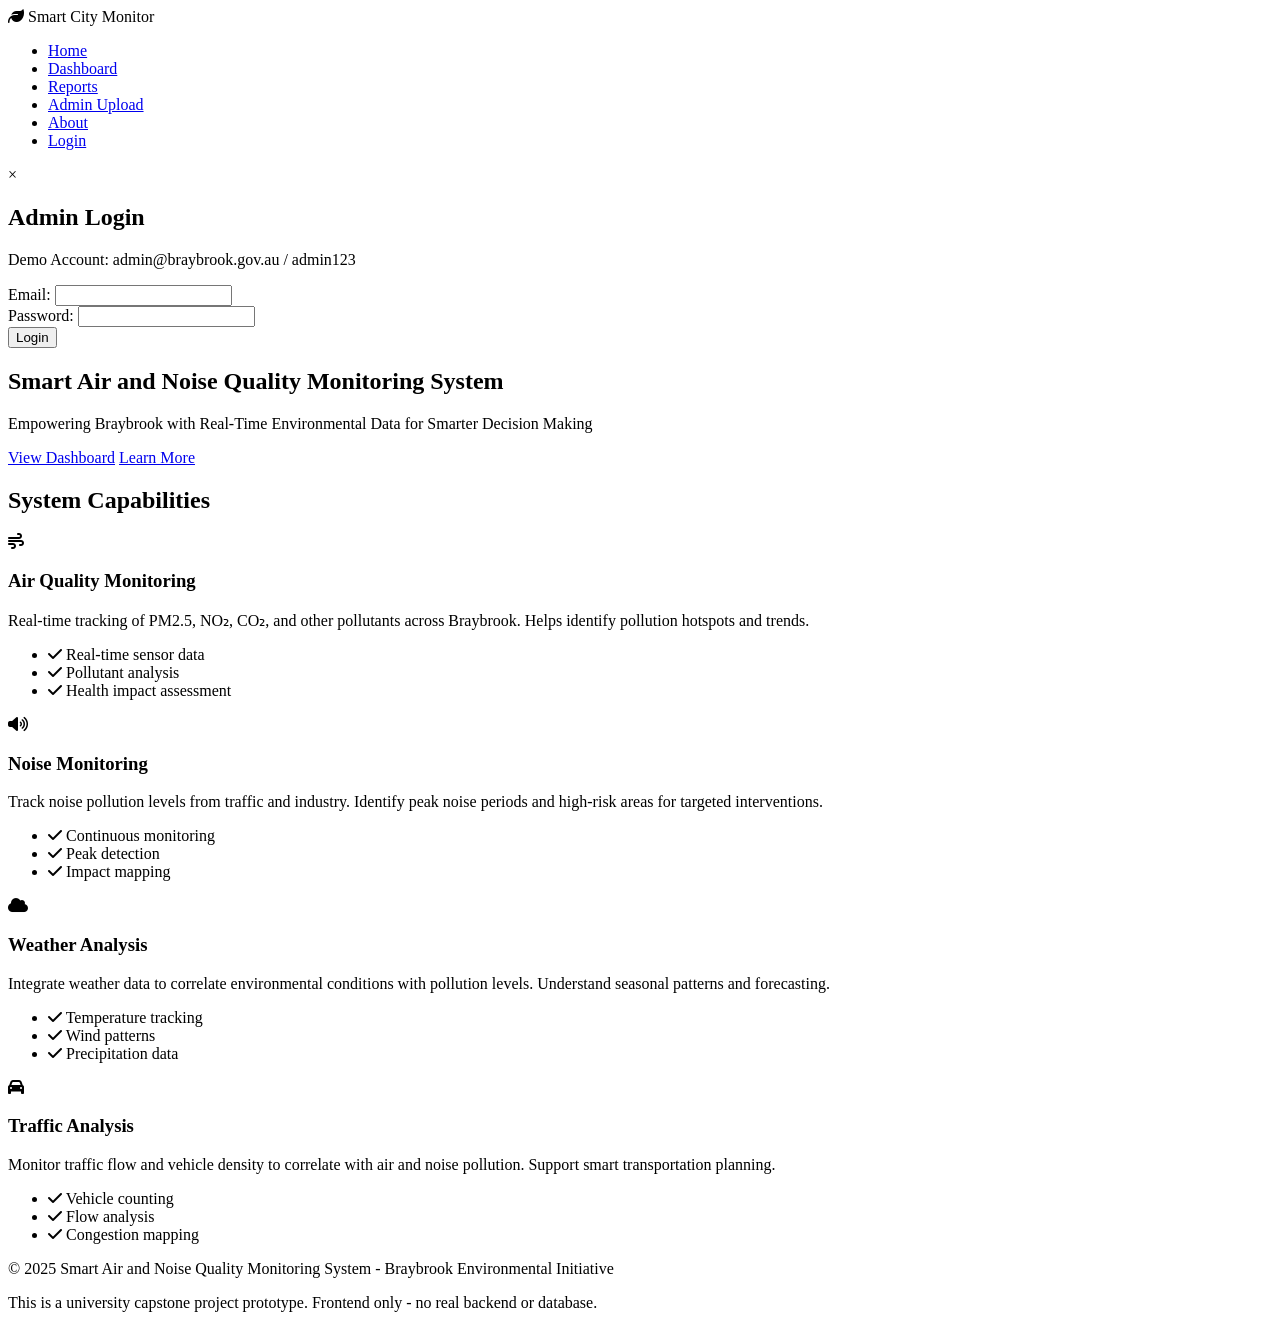
==== index.html @ 778712ca "Add files via upload" ====
<!DOCTYPE html>
<html lang="en">
<head>
    <meta charset="UTF-8">
    <meta name="viewport" content="width=device-width, initial-scale=1.0">
    <title>Smart Air and Noise Quality Monitoring System - Braybrook</title>
    <link rel="stylesheet" href="css/style.css">
    <link rel="stylesheet" href="https://cdnjs.cloudflare.com/ajax/libs/font-awesome/6.4.0/css/all.min.css">
</head>
<body>
    <!-- Navigation Bar -->
    <nav class="navbar">
        <div class="nav-container">
            <div class="nav-logo">
                <i class="fas fa-leaf"></i>
                <span>Smart City Monitor</span>
            </div>
            <ul class="nav-menu">
                <li><a href="index.html" class="nav-link active">Home</a></li>
                <li><a href="dashboard.html" class="nav-link">Dashboard</a></li>
                <li><a href="reports.html" class="nav-link">Reports</a></li>
                <li><a href="admin.html" class="nav-link">Admin Upload</a></li>
                <li><a href="about.html" class="nav-link">About</a></li>
                <li id="loginBtn"><a href="#" class="nav-link btn-login">Login</a></li>
                <li id="logoutBtn" style="display:none;"><a href="#" class="nav-link btn-login">Logout</a></li>
            </ul>
            <div class="hamburger">
                <span></span>
                <span></span>
                <span></span>
            </div>
        </div>
    </nav>

    <!-- Login Modal -->
    <div id="loginModal" class="modal">
        <div class="modal-content">
            <span class="close">&times;</span>
            <div class="login-form-container">
                <h2>Admin Login</h2>
                <p class="demo-note">Demo Account: admin@braybrook.gov.au / admin123</p>
                <form id="loginForm">
                    <div class="form-group">
                        <label for="email">Email:</label>
                        <input type="email" id="email" name="email" required>
                    </div>
                    <div class="form-group">
                        <label for="password">Password:</label>
                        <input type="password" id="password" name="password" required>
                    </div>
                    <div id="loginError" class="error-message" style="display:none;"></div>
                    <button type="submit" class="btn-primary">Login</button>
                </form>
            </div>
        </div>
    </div>

    <!-- Hero Section -->
    <section class="hero">
        <div class="hero-content">
            <h1>Smart Air and Noise Quality Monitoring System</h1>
            <p>Empowering Braybrook with Real-Time Environmental Data for Smarter Decision Making</p>
            <div class="hero-buttons">
                <a href="dashboard.html" class="btn btn-primary">View Dashboard</a>
                <a href="#about-section" class="btn btn-secondary">Learn More</a>
            </div>
        </div>
    </section>

    <!-- Overview Cards Section -->
    <section class="overview-section" id="about-section">
        <div class="container">
            <h2>System Capabilities</h2>
            <div class="cards-grid">
                <!-- Air Quality Card -->
                <div class="overview-card">
                    <div class="card-icon air-quality">
                        <i class="fas fa-wind"></i>
                    </div>
                    <h3>Air Quality Monitoring</h3>
                    <p>Real-time tracking of PM2.5, NO₂, CO₂, and other pollutants across Braybrook. Helps identify pollution hotspots and trends.</p>
                    <ul class="card-features">
                        <li><i class="fas fa-check"></i> Real-time sensor data</li>
                        <li><i class="fas fa-check"></i> Pollutant analysis</li>
                        <li><i class="fas fa-check"></i> Health impact assessment</li>
                    </ul>
                </div>

                <!-- Noise Monitoring Card -->
                <div class="overview-card">
                    <div class="card-icon noise">
                        <i class="fas fa-volume-high"></i>
                    </div>
                    <h3>Noise Monitoring</h3>
                    <p>Track noise pollution levels from traffic and industry. Identify peak noise periods and high-risk areas for targeted interventions.</p>
                    <ul class="card-features">
                        <li><i class="fas fa-check"></i> Continuous monitoring</li>
                        <li><i class="fas fa-check"></i> Peak detection</li>
                        <li><i class="fas fa-check"></i> Impact mapping</li>
                    </ul>
                </div>

                <!-- Weather Analysis Card -->
                <div class="overview-card">
                    <div class="card-icon weather">
                        <i class="fas fa-cloud"></i>
                    </div>
                    <h3>Weather Analysis</h3>
                    <p>Integrate weather data to correlate environmental conditions with pollution levels. Understand seasonal patterns and forecasting.</p>
                    <ul class="card-features">
                        <li><i class="fas fa-check"></i> Temperature tracking</li>
                        <li><i class="fas fa-check"></i> Wind patterns</li>
                        <li><i class="fas fa-check"></i> Precipitation data</li>
                    </ul>
                </div>

                <!-- Traffic Analysis Card -->
                <div class="overview-card">
                    <div class="card-icon traffic">
                        <i class="fas fa-car"></i>
                    </div>
                    <h3>Traffic Analysis</h3>
                    <p>Monitor traffic flow and vehicle density to correlate with air and noise pollution. Support smart transportation planning.</p>
                    <ul class="card-features">
                        <li><i class="fas fa-check"></i> Vehicle counting</li>
                        <li><i class="fas fa-check"></i> Flow analysis</li>
                        <li><i class="fas fa-check"></i> Congestion mapping</li>
                    </ul>
                </div>
            </div>
        </div>
    </section>

    <!-- Footer -->
    <footer class="footer">
        <div class="container">
            <p>&copy; 2025 Smart Air and Noise Quality Monitoring System - Braybrook Environmental Initiative</p>
            <p>This is a university capstone project prototype. Frontend only - no real backend or database.</p>
        </div>
    </footer>

    <script src="js/main.js"></script>
</body>
</html>
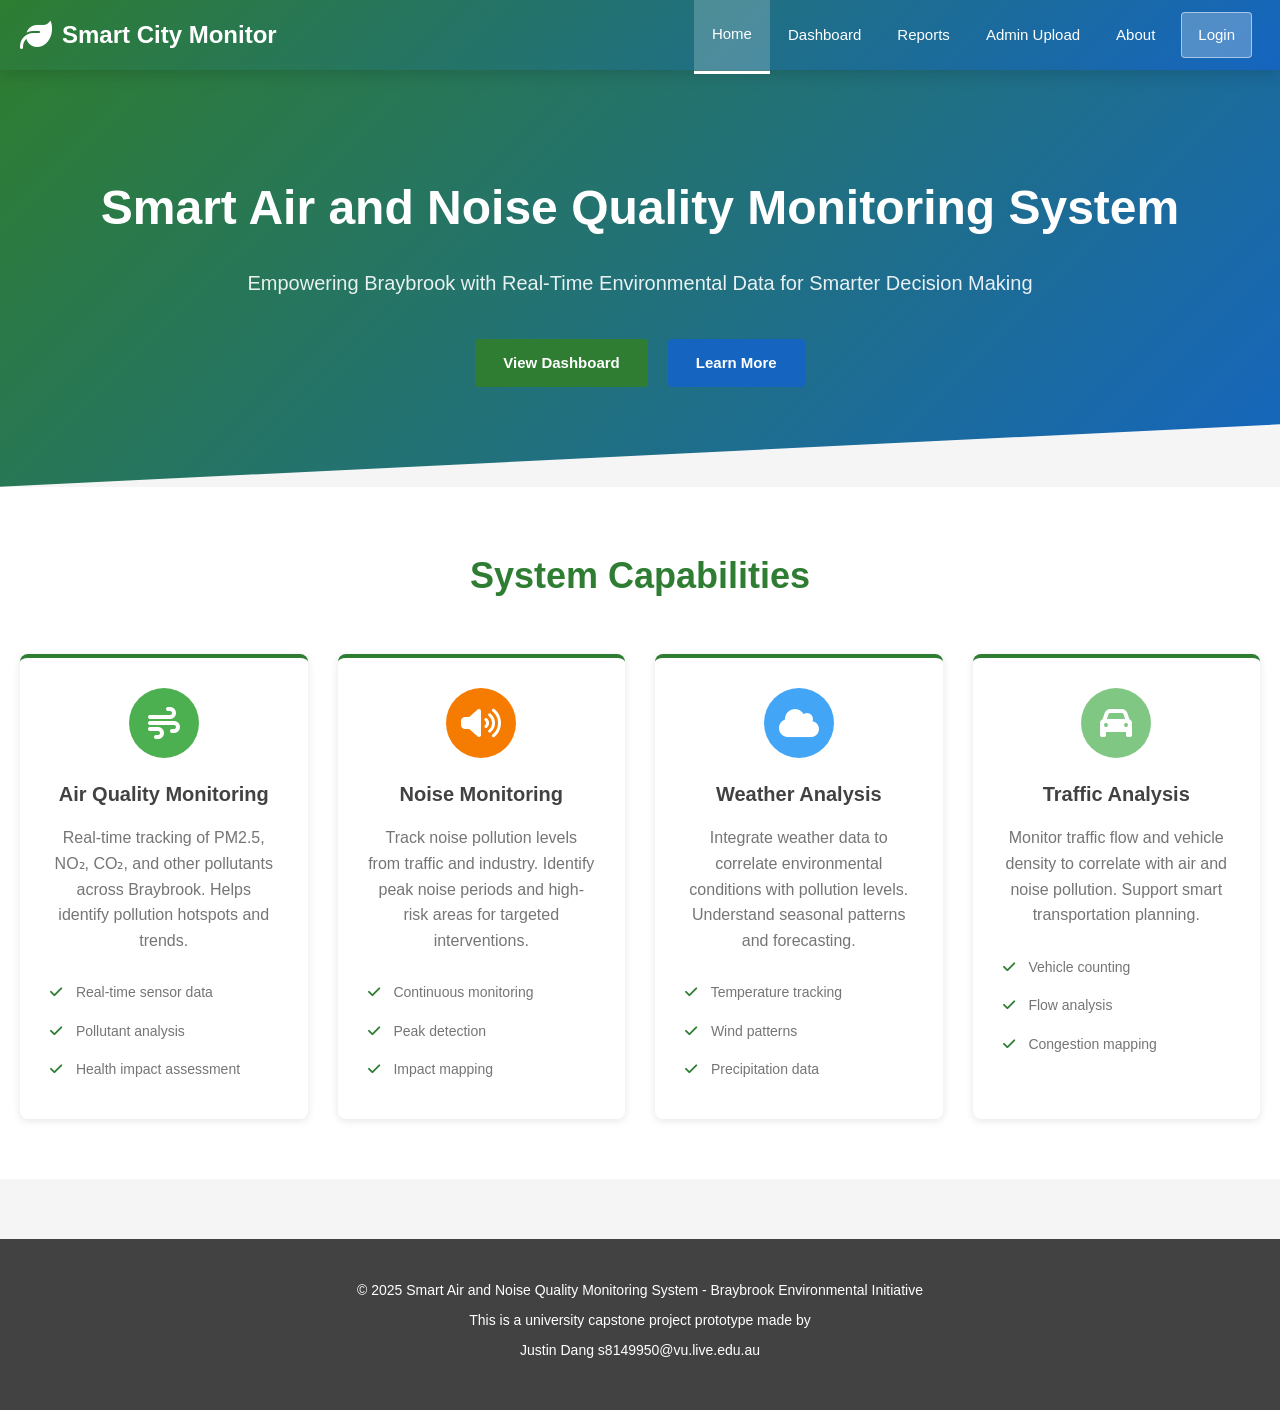
==== commit a870ad7f: "change note" ====
--- a/index.html
+++ b/index.html
@@ -135,7 +135,8 @@
     <footer class="footer">
         <div class="container">
             <p>&copy; 2025 Smart Air and Noise Quality Monitoring System - Braybrook Environmental Initiative</p>
-            <p>This is a university capstone project prototype. Frontend only - no real backend or database.</p>
+            <p>This is a university capstone project prototype made by</p>
+            <p>Justin Dang s8149950@vu.live.edu.au</p>
         </div>
     </footer>
 
--- a/css/style.css
+++ b/css/style.css
@@ -0,0 +1,1679 @@
+/* ============================================
+   SMART CITY MONITORING SYSTEM - MAIN STYLESHEET
+   Environmental Theme: Green, Blue, White, Grey
+   ============================================ */
+
+* {
+    margin: 0;
+    padding: 0;
+    box-sizing: border-box;
+}
+
+:root {
+    --primary-green: #2e7d32;
+    --light-green: #4caf50;
+    --accent-green: #81c784;
+    --primary-blue: #1565c0;
+    --light-blue: #42a5f5;
+    --accent-blue: #90caf9;
+    --dark-grey: #424242;
+    --medium-grey: #757575;
+    --light-grey: #e0e0e0;
+    --very-light-grey: #f5f5f5;
+    --white: #ffffff;
+    --danger-red: #d32f2f;
+    --warning-orange: #f57c00;
+    --success-green: #388e3c;
+    --shadow: 0 2px 8px rgba(0, 0, 0, 0.1);
+    --shadow-lg: 0 4px 16px rgba(0, 0, 0, 0.15);
+}
+
+html, body {
+    font-family: 'Segoe UI', Tahoma, Geneva, Verdana, sans-serif;
+    line-height: 1.6;
+    color: var(--dark-grey);
+    background-color: var(--very-light-grey);
+}
+
+/* ============================================
+   NAVBAR & NAVIGATION
+   ============================================ */
+
+.navbar {
+    background: linear-gradient(135deg, var(--primary-green) 0%, var(--primary-blue) 100%);
+    color: var(--white);
+    padding: 0;
+    box-shadow: var(--shadow-lg);
+    position: sticky;
+    top: 0;
+    z-index: 100;
+}
+
+.nav-container {
+    max-width: 1400px;
+    margin: 0 auto;
+    display: flex;
+    justify-content: space-between;
+    align-items: center;
+    padding: 0 20px;
+    height: 70px;
+}
+
+.nav-logo {
+    display: flex;
+    align-items: center;
+    font-size: 24px;
+    font-weight: bold;
+    gap: 10px;
+}
+
+.nav-logo i {
+    font-size: 32px;
+}
+
+.nav-menu {
+    display: flex;
+    list-style: none;
+    gap: 0;
+    align-items: center;
+}
+
+.nav-link {
+    color: var(--white);
+    padding: 25px 18px;
+    display: block;
+    text-decoration: none;
+    transition: all 0.3s ease;
+    font-size: 15px;
+    font-weight: 500;
+}
+
+.nav-link:hover,
+.nav-link.active {
+    background-color: rgba(255, 255, 255, 0.2);
+    border-bottom: 3px solid var(--white);
+}
+
+.nav-link.btn-login {
+    background-color: rgba(255, 255, 255, 0.25);
+    border-radius: 4px;
+    padding: 10px 16px;
+    margin: 0 8px;
+    border: 1px solid rgba(255, 255, 255, 0.5);
+}
+
+.nav-link.btn-login:hover {
+    background-color: rgba(255, 255, 255, 0.4);
+    border-bottom: none;
+}
+
+.hamburger {
+    display: none;
+    flex-direction: column;
+    cursor: pointer;
+}
+
+.hamburger span {
+    width: 25px;
+    height: 3px;
+    background-color: var(--white);
+    margin: 5px 0;
+    transition: 0.3s;
+    border-radius: 2px;
+}
+
+/* ============================================
+   MODAL & LOGIN
+   ============================================ */
+
+.modal {
+    display: none;
+    position: fixed;
+    z-index: 1000;
+    left: 0;
+    top: 0;
+    width: 100%;
+    height: 100%;
+    background-color: rgba(0, 0, 0, 0.6);
+    animation: fadeIn 0.3s ease;
+}
+
+@keyframes fadeIn {
+    from { opacity: 0; }
+    to { opacity: 1; }
+}
+
+.modal-content {
+    background-color: var(--white);
+    margin: 10% auto;
+    padding: 0;
+    width: 90%;
+    max-width: 450px;
+    border-radius: 8px;
+    box-shadow: var(--shadow-lg);
+    animation: slideDown 0.3s ease;
+}
+
+@keyframes slideDown {
+    from {
+        transform: translateY(-50px);
+        opacity: 0;
+    }
+    to {
+        transform: translateY(0);
+        opacity: 1;
+    }
+}
+
+.close {
+    color: #aaa;
+    float: right;
+    font-size: 28px;
+    font-weight: bold;
+    padding: 10px 20px;
+    cursor: pointer;
+    transition: 0.3s;
+}
+
+.close:hover {
+    color: var(--dark-grey);
+}
+
+.login-form-container {
+    padding: 40px;
+}
+
+.login-form-container h2 {
+    color: var(--primary-green);
+    margin-bottom: 10px;
+    font-size: 28px;
+}
+
+.demo-note {
+    color: var(--medium-grey);
+    font-size: 13px;
+    margin-bottom: 25px;
+    background-color: #f0f7f4;
+    padding: 10px 12px;
+    border-left: 3px solid var(--primary-green);
+    border-radius: 4px;
+}
+
+.form-group {
+    margin-bottom: 20px;
+}
+
+.form-group label {
+    display: block;
+    margin-bottom: 8px;
+    font-weight: 600;
+    color: var(--dark-grey);
+}
+
+.form-group input {
+    width: 100%;
+    padding: 12px;
+    border: 1px solid var(--light-grey);
+    border-radius: 4px;
+    font-size: 14px;
+    transition: 0.3s;
+}
+
+.form-group input:focus {
+    outline: none;
+    border-color: var(--primary-green);
+    box-shadow: 0 0 0 3px rgba(46, 125, 50, 0.1);
+}
+
+.error-message {
+    color: var(--danger-red);
+    font-size: 14px;
+    margin-bottom: 15px;
+    padding: 12px;
+    background-color: #ffebee;
+    border-radius: 4px;
+    border-left: 3px solid var(--danger-red);
+}
+
+/* ============================================
+   BUTTONS
+   ============================================ */
+
+.btn {
+    display: inline-block;
+    padding: 12px 28px;
+    text-decoration: none;
+    border-radius: 4px;
+    font-weight: 600;
+    transition: all 0.3s ease;
+    cursor: pointer;
+    border: none;
+    font-size: 15px;
+}
+
+.btn-primary {
+    background-color: var(--primary-green);
+    color: var(--white);
+}
+
+.btn-primary:hover {
+    background-color: var(--success-green);
+    transform: translateY(-2px);
+    box-shadow: var(--shadow-lg);
+}
+
+.btn-secondary {
+    background-color: var(--primary-blue);
+    color: var(--white);
+}
+
+.btn-secondary:hover {
+    background-color: #0d47a1;
+    transform: translateY(-2px);
+    box-shadow: var(--shadow-lg);
+}
+
+/* ============================================
+   CONTAINER & LAYOUT
+   ============================================ */
+
+.container {
+    max-width: 1400px;
+    margin: 0 auto;
+    padding: 0 20px;
+}
+
+.main-content {
+    min-height: calc(100vh - 70px - 100px);
+    padding: 40px 0;
+}
+
+/* ============================================
+   HERO SECTION
+   ============================================ */
+
+.hero {
+    background: linear-gradient(135deg, var(--primary-green) 0%, var(--primary-blue) 100%);
+    color: var(--white);
+    padding: 100px 20px;
+    text-align: center;
+    clip-path: polygon(0 0, 100% 0, 100% 85%, 0 100%);
+}
+
+.hero-content h1 {
+    font-size: 48px;
+    margin-bottom: 20px;
+    font-weight: 700;
+}
+
+.hero-content p {
+    font-size: 20px;
+    margin-bottom: 40px;
+    opacity: 0.9;
+}
+
+.hero-buttons {
+    display: flex;
+    gap: 20px;
+    justify-content: center;
+    flex-wrap: wrap;
+}
+
+/* ============================================
+   OVERVIEW SECTION & CARDS
+   ============================================ */
+
+.overview-section {
+    padding: 60px 0;
+    background-color: var(--white);
+}
+
+.overview-section h2 {
+    text-align: center;
+    color: var(--primary-green);
+    margin-bottom: 50px;
+    font-size: 36px;
+    font-weight: 700;
+}
+
+.cards-grid {
+    display: grid;
+    grid-template-columns: repeat(auto-fit, minmax(280px, 1fr));
+    gap: 30px;
+}
+
+.overview-card {
+    background: var(--white);
+    border-radius: 8px;
+    padding: 30px;
+    text-align: center;
+    box-shadow: var(--shadow);
+    transition: all 0.3s ease;
+    border-top: 4px solid var(--primary-green);
+}
+
+.overview-card:hover {
+    transform: translateY(-8px);
+    box-shadow: var(--shadow-lg);
+}
+
+.card-icon {
+    width: 70px;
+    height: 70px;
+    margin: 0 auto 20px;
+    border-radius: 50%;
+    display: flex;
+    align-items: center;
+    justify-content: center;
+    font-size: 32px;
+    color: var(--white);
+}
+
+.card-icon.air-quality {
+    background-color: var(--light-green);
+}
+
+.card-icon.noise {
+    background-color: var(--warning-orange);
+}
+
+.card-icon.weather {
+    background-color: var(--light-blue);
+}
+
+.card-icon.traffic {
+    background-color: var(--accent-green);
+}
+
+.overview-card h3 {
+    font-size: 20px;
+    margin-bottom: 15px;
+    color: var(--dark-grey);
+}
+
+.overview-card p {
+    color: var(--medium-grey);
+    margin-bottom: 20px;
+    line-height: 1.6;
+}
+
+.card-features {
+    list-style: none;
+    text-align: left;
+}
+
+.card-features li {
+    padding: 8px 0;
+    color: var(--medium-grey);
+    font-size: 14px;
+}
+
+.card-features i {
+    color: var(--primary-green);
+    margin-right: 10px;
+}
+
+/* ============================================
+   DASHBOARD SECTION
+   ============================================ */
+
+.main-content h1 {
+    color: var(--primary-green);
+    margin-bottom: 30px;
+    font-size: 32px;
+    font-weight: 700;
+}
+
+.filter-section {
+    display: flex;
+    gap: 20px;
+    margin-bottom: 30px;
+    flex-wrap: wrap;
+    background-color: var(--white);
+    padding: 20px;
+    border-radius: 8px;
+    box-shadow: var(--shadow);
+    align-items: flex-end;
+}
+
+.filter-group {
+    flex: 1;
+    min-width: 180px;
+}
+
+.filter-group label {
+    display: block;
+    margin-bottom: 8px;
+    font-weight: 600;
+    color: var(--dark-grey);
+    font-size: 14px;
+}
+
+.filter-group select,
+.filter-group input {
+    width: 100%;
+    padding: 10px;
+    border: 1px solid var(--light-grey);
+    border-radius: 4px;
+    font-size: 14px;
+}
+
+.filter-group select:focus,
+.filter-group input:focus {
+    outline: none;
+    border-color: var(--primary-green);
+    box-shadow: 0 0 0 3px rgba(46, 125, 50, 0.1);
+}
+
+/* ============================================
+   NOTIFICATIONS SECTION
+   ============================================ */
+
+.notifications-section {
+    margin-bottom: 30px;
+}
+
+.notification {
+    padding: 16px;
+    border-radius: 4px;
+    margin-bottom: 12px;
+    display: flex;
+    gap: 12px;
+    align-items: flex-start;
+}
+
+.notification-icon {
+    font-size: 20px;
+    flex-shrink: 0;
+}
+
+.notification.warning {
+    background-color: #fff3e0;
+    border-left: 4px solid var(--warning-orange);
+    color: var(--dark-grey);
+}
+
+.notification.warning .notification-icon {
+    color: var(--warning-orange);
+}
+
+.notification.error {
+    background-color: #ffebee;
+    border-left: 4px solid var(--danger-red);
+    color: var(--dark-grey);
+}
+
+.notification.error .notification-icon {
+    color: var(--danger-red);
+}
+
+.notification-title {
+    font-weight: 600;
+    margin-bottom: 4px;
+}
+
+/* ============================================
+   STATISTICS CARDS
+   ============================================ */
+
+.stats-grid {
+    display: grid;
+    grid-template-columns: repeat(auto-fit, minmax(250px, 1fr));
+    gap: 20px;
+    margin-bottom: 40px;
+}
+
+.stat-card {
+    background: var(--white);
+    border-radius: 8px;
+    padding: 25px;
+    box-shadow: var(--shadow);
+    transition: all 0.3s ease;
+    border-left: 5px solid var(--primary-green);
+}
+
+.stat-card:hover {
+    transform: translateY(-4px);
+    box-shadow: var(--shadow-lg);
+}
+
+.stat-card.noise {
+    border-left-color: var(--warning-orange);
+}
+
+.stat-header {
+    display: flex;
+    justify-content: space-between;
+    align-items: center;
+    margin-bottom: 15px;
+}
+
+.stat-header h3 {
+    font-size: 14px;
+    color: var(--medium-grey);
+    font-weight: 600;
+}
+
+.stat-header i {
+    font-size: 24px;
+    color: var(--primary-green);
+}
+
+.stat-card.noise .stat-header i {
+    color: var(--warning-orange);
+}
+
+.stat-value {
+    font-size: 36px;
+    font-weight: 700;
+    color: var(--primary-green);
+    margin-bottom: 5px;
+}
+
+.stat-unit {
+    font-size: 13px;
+    color: var(--medium-grey);
+    margin-bottom: 10px;
+}
+
+.stat-status {
+    display: inline-block;
+    padding: 4px 12px;
+    border-radius: 20px;
+    font-size: 12px;
+    font-weight: 600;
+    margin-bottom: 10px;
+}
+
+.stat-status {
+    background-color: #fff3e0;
+    color: #e65100;
+}
+
+.stat-trend {
+    font-size: 13px;
+    color: var(--medium-grey);
+}
+
+.stat-trend i {
+    color: #f44336;
+    margin-right: 4px;
+}
+
+/* ============================================
+   CHARTS SECTION
+   ============================================ */
+
+.charts-container {
+    margin-bottom: 40px;
+}
+
+.chart-wrapper {
+    background: var(--white);
+    border-radius: 8px;
+    padding: 25px;
+    box-shadow: var(--shadow);
+    margin-bottom: 25px;
+}
+
+.chart-wrapper h2 {
+    color: var(--dark-grey);
+    margin-bottom: 20px;
+    font-size: 18px;
+    font-weight: 600;
+}
+
+.chart-wrapper.full-width {
+    grid-column: 1 / -1;
+}
+
+.chart-wrapper canvas {
+    max-height: 350px;
+}
+
+/* ============================================
+   DATA TABLES
+   ============================================ */
+
+.table-section {
+    background-color: var(--white);
+    border-radius: 8px;
+    padding: 25px;
+    box-shadow: var(--shadow);
+    margin-bottom: 40px;
+}
+
+.table-section h2 {
+    color: var(--dark-grey);
+    margin-bottom: 20px;
+    font-size: 18px;
+    font-weight: 600;
+}
+
+.table-wrapper {
+    overflow-x: auto;
+}
+
+.data-table {
+    width: 100%;
+    border-collapse: collapse;
+    font-size: 14px;
+}
+
+.data-table thead {
+    background-color: var(--very-light-grey);
+    border-bottom: 2px solid var(--light-grey);
+}
+
+.data-table th {
+    padding: 15px;
+    text-align: left;
+    font-weight: 600;
+    color: var(--dark-grey);
+}
+
+.data-table td {
+    padding: 15px;
+    border-bottom: 1px solid var(--light-grey);
+}
+
+.data-table tbody tr:hover {
+    background-color: var(--very-light-grey);
+}
+
+.status-badge {
+    display: inline-block;
+    padding: 6px 12px;
+    border-radius: 20px;
+    font-size: 12px;
+    font-weight: 600;
+}
+
+.status-badge.status-good {
+    background-color: #e8f5e9;
+    color: #2e7d32;
+}
+
+.status-badge.status-moderate {
+    background-color: #fff3e0;
+    color: #e65100;
+}
+
+.status-badge.status-high {
+    background-color: #ffebee;
+    color: #c62828;
+}
+
+.status-badge.status-uploaded {
+    background-color: #e8f5e9;
+    color: #2e7d32;
+}
+
+/* ============================================
+   REPORT SECTION
+   ============================================ */
+
+.report-section {
+    background-color: var(--white);
+    border-radius: 8px;
+    padding: 25px;
+    box-shadow: var(--shadow);
+    margin-bottom: 40px;
+}
+
+.report-section h2 {
+    color: var(--dark-grey);
+    margin-bottom: 20px;
+}
+
+.report-controls {
+    display: flex;
+    gap: 20px;
+    flex-wrap: wrap;
+    align-items: flex-end;
+}
+
+.control-group {
+    flex: 1;
+    min-width: 150px;
+}
+
+.control-group label {
+    display: block;
+    margin-bottom: 8px;
+    font-weight: 600;
+    color: var(--dark-grey);
+    font-size: 14px;
+}
+
+.control-group select,
+.control-group input {
+    width: 100%;
+    padding: 10px;
+    border: 1px solid var(--light-grey);
+    border-radius: 4px;
+    font-size: 14px;
+}
+
+.report-summary {
+    margin-top: 40px;
+}
+
+.report-summary h2 {
+    color: var(--primary-green);
+    margin-bottom: 30px;
+    font-size: 24px;
+}
+
+.report-card {
+    background-color: var(--white);
+    border-radius: 8px;
+    box-shadow: var(--shadow);
+    margin-bottom: 25px;
+    overflow: hidden;
+}
+
+.card-header {
+    background-color: var(--very-light-grey);
+    padding: 20px;
+    border-left: 4px solid var(--primary-green);
+}
+
+.card-header h3 {
+    color: var(--dark-grey);
+    font-size: 16px;
+    margin: 0;
+}
+
+.card-header i {
+    margin-right: 10px;
+    color: var(--primary-green);
+}
+
+.card-body {
+    padding: 20px;
+}
+
+.card-body ul {
+    list-style: none;
+}
+
+.card-body li {
+    padding: 10px 0;
+    border-bottom: 1px solid var(--light-grey);
+    color: var(--medium-grey);
+}
+
+.card-body li:last-child {
+    border-bottom: none;
+}
+
+.report-table {
+    width: 100%;
+    border-collapse: collapse;
+}
+
+.report-table thead {
+    background-color: var(--very-light-grey);
+}
+
+.report-table th,
+.report-table td {
+    padding: 12px;
+    text-align: left;
+    border-bottom: 1px solid var(--light-grey);
+    font-size: 14px;
+}
+
+.report-table th {
+    font-weight: 600;
+    color: var(--dark-grey);
+}
+
+.export-buttons {
+    display: flex;
+    gap: 15px;
+    margin-top: 30px;
+    flex-wrap: wrap;
+}
+
+.export-buttons .btn {
+    display: flex;
+    align-items: center;
+    gap: 8px;
+}
+
+/* ============================================
+   ADMIN UPLOAD SECTION
+   ============================================ */
+
+.admin-section {
+    background-color: var(--white);
+    border-radius: 8px;
+    padding: 25px;
+    box-shadow: var(--shadow);
+    margin-bottom: 40px;
+}
+
+.admin-section h2 {
+    color: var(--dark-grey);
+    margin-bottom: 20px;
+}
+
+.upload-card {
+    border: 2px dashed var(--light-grey);
+    border-radius: 8px;
+    padding: 20px;
+    background-color: var(--very-light-grey);
+}
+
+.upload-form {
+    display: flex;
+    flex-direction: column;
+    gap: 20px;
+}
+
+.file-input-wrapper {
+    position: relative;
+    margin-bottom: 10px;
+}
+
+.file-input-wrapper input {
+    display: none;
+}
+
+.file-label {
+    display: flex;
+    align-items: center;
+    justify-content: center;
+    flex-direction: column;
+    gap: 10px;
+    padding: 40px;
+    border: 2px dashed var(--light-grey);
+    border-radius: 8px;
+    background-color: var(--white);
+    cursor: pointer;
+    transition: all 0.3s ease;
+    text-align: center;
+    color: var(--medium-grey);
+}
+
+.file-label:hover {
+    border-color: var(--primary-green);
+    background-color: #f0f7f4;
+}
+
+.file-label i {
+    font-size: 32px;
+    color: var(--primary-green);
+}
+
+.file-label span {
+    font-weight: 500;
+}
+
+.file-hint {
+    font-size: 12px;
+    color: var(--medium-grey);
+}
+
+.form-actions {
+    display: flex;
+    gap: 15px;
+    flex-wrap: wrap;
+}
+
+.form-actions .btn {
+    display: flex;
+    align-items: center;
+    gap: 8px;
+}
+
+.validation-section {
+    background-color: var(--white);
+    border-radius: 8px;
+    padding: 25px;
+    box-shadow: var(--shadow);
+    margin-bottom: 40px;
+}
+
+.validation-card {
+    border-radius: 8px;
+    padding: 20px;
+}
+
+.validation-card.success {
+    background-color: #e8f5e9;
+    border-left: 4px solid var(--success-green);
+    color: var(--dark-grey);
+}
+
+.validation-card.warning {
+    background-color: #fff3e0;
+    border-left: 4px solid var(--warning-orange);
+    color: var(--dark-grey);
+}
+
+.validation-summary {
+    margin-bottom: 15px;
+}
+
+.validation-summary p {
+    margin: 8px 0;
+    font-size: 14px;
+}
+
+.validation-issues {
+    margin-top: 15px;
+    padding-top: 15px;
+    border-top: 1px solid rgba(0, 0, 0, 0.1);
+}
+
+.validation-issues h4 {
+    margin-bottom: 10px;
+    font-size: 14px;
+    font-weight: 600;
+}
+
+.validation-issues ul {
+    list-style: none;
+    padding-left: 0;
+}
+
+.validation-issues li {
+    padding: 6px 0;
+    padding-left: 20px;
+    position: relative;
+    font-size: 13px;
+}
+
+.validation-issues li:before {
+    content: "⚠";
+    position: absolute;
+    left: 0;
+}
+
+.results-section {
+    background-color: var(--white);
+    border-radius: 8px;
+    padding: 25px;
+    box-shadow: var(--shadow);
+    margin-bottom: 40px;
+}
+
+.results-section h2 {
+    color: var(--dark-grey);
+    margin-bottom: 20px;
+}
+
+/* ============================================
+   INSTRUCTIONS SECTION
+   ============================================ */
+
+.instructions-section {
+    margin-bottom: 40px;
+}
+
+.instructions-section h2 {
+    color: var(--primary-green);
+    margin-bottom: 30px;
+    font-size: 24px;
+}
+
+.instruction-card {
+    background-color: var(--white);
+    border-radius: 8px;
+    padding: 25px;
+    box-shadow: var(--shadow);
+    margin-bottom: 20px;
+}
+
+.instruction-card h3 {
+    color: var(--dark-grey);
+    margin-bottom: 15px;
+    font-size: 16px;
+}
+
+.instruction-card ul {
+    list-style: none;
+    padding: 0;
+}
+
+.instruction-card li {
+    padding: 8px 0 8px 25px;
+    position: relative;
+    color: var(--medium-grey);
+    font-size: 14px;
+}
+
+.instruction-card li:before {
+    content: "→";
+    position: absolute;
+    left: 5px;
+    color: var(--primary-green);
+    font-weight: bold;
+}
+
+.instruction-card code {
+    background-color: var(--very-light-grey);
+    padding: 2px 6px;
+    border-radius: 3px;
+    font-family: 'Courier New', monospace;
+    font-size: 13px;
+    color: var(--dark-grey);
+}
+
+/* ============================================
+   API NOTES
+   ============================================ */
+
+.api-notes {
+    background-color: #e3f2fd;
+    border-left: 4px solid var(--primary-blue);
+    border-radius: 8px;
+    padding: 20px;
+    margin-bottom: 40px;
+}
+
+.api-notes h3 {
+    color: var(--primary-blue);
+    margin-bottom: 10px;
+    font-size: 16px;
+}
+
+.api-notes p {
+    color: var(--dark-grey);
+    margin-bottom: 10px;
+    font-size: 14px;
+}
+
+.api-notes ul {
+    list-style: none;
+    padding: 0;
+}
+
+.api-notes li {
+    padding: 6px 0 6px 25px;
+    position: relative;
+    color: var(--dark-grey);
+    font-size: 14px;
+}
+
+.api-notes li:before {
+    content: "▸";
+    position: absolute;
+    left: 0;
+    color: var(--primary-blue);
+    font-weight: bold;
+}
+
+.api-notes code {
+    background-color: rgba(21, 101, 192, 0.1);
+    padding: 2px 6px;
+    border-radius: 3px;
+    font-family: 'Courier New', monospace;
+    font-size: 13px;
+    color: var(--primary-blue);
+}
+
+.help-section {
+    background-color: var(--very-light-grey);
+    border-radius: 8px;
+    padding: 20px;
+    margin-bottom: 40px;
+    border-left: 4px solid var(--primary-green);
+}
+
+.help-section p {
+    color: var(--dark-grey);
+    font-size: 14px;
+}
+
+/* ============================================
+   ABOUT PAGE SECTIONS
+   ============================================ */
+
+.about-section {
+    background-color: var(--white);
+    border-radius: 8px;
+    padding: 30px;
+    box-shadow: var(--shadow);
+    margin-bottom: 30px;
+}
+
+.about-section h2 {
+    color: var(--primary-green);
+    margin-bottom: 20px;
+    font-size: 24px;
+}
+
+.about-section h2 i {
+    margin-right: 10px;
+}
+
+.about-content p {
+    color: var(--medium-grey);
+    margin-bottom: 15px;
+    line-height: 1.8;
+}
+
+.about-content ul {
+    margin-left: 20px;
+    color: var(--medium-grey);
+}
+
+.about-content ul li {
+    margin-bottom: 10px;
+    line-height: 1.6;
+}
+
+.goal-cards {
+    display: grid;
+    grid-template-columns: repeat(auto-fit, minmax(250px, 1fr));
+    gap: 20px;
+    margin-top: 25px;
+}
+
+.goal-card {
+    background-color: var(--very-light-grey);
+    padding: 20px;
+    border-radius: 6px;
+    border-left: 4px solid var(--primary-green);
+}
+
+.goal-card h3 {
+    color: var(--dark-grey);
+    margin-bottom: 10px;
+    font-size: 16px;
+}
+
+.goal-card h3 i {
+    color: var(--primary-green);
+    margin-right: 8px;
+}
+
+.goal-card p {
+    color: var(--medium-grey);
+    font-size: 14px;
+    margin: 0;
+}
+
+.challenges-grid {
+    display: grid;
+    grid-template-columns: repeat(auto-fit, minmax(220px, 1fr));
+    gap: 20px;
+    margin-top: 25px;
+}
+
+.challenge-item {
+    background-color: var(--very-light-grey);
+    padding: 20px;
+    border-radius: 6px;
+    border-top: 3px solid var(--warning-orange);
+}
+
+.challenge-item h4 {
+    color: var(--dark-grey);
+    margin-bottom: 10px;
+    font-size: 16px;
+}
+
+.challenge-item h4 i {
+    color: var(--warning-orange);
+    margin-right: 8px;
+}
+
+.challenge-item p {
+    color: var(--medium-grey);
+    font-size: 14px;
+    margin: 0;
+}
+
+.smart-city-principles {
+    display: grid;
+    grid-template-columns: repeat(auto-fit, minmax(280px, 1fr));
+    gap: 25px;
+    margin-top: 25px;
+}
+
+.principle {
+    background: linear-gradient(135deg, rgba(46, 125, 50, 0.05), rgba(21, 101, 192, 0.05));
+    padding: 25px;
+    border-radius: 6px;
+    border-left: 4px solid var(--primary-green);
+}
+
+.principle h4 {
+    color: var(--dark-grey);
+    margin-bottom: 10px;
+    font-size: 16px;
+    font-weight: 600;
+}
+
+.principle p {
+    color: var(--medium-grey);
+    font-size: 14px;
+    margin: 0;
+    line-height: 1.6;
+}
+
+.importance-cards {
+    display: grid;
+    grid-template-columns: repeat(auto-fit, minmax(300px, 1fr));
+    gap: 25px;
+    margin-top: 25px;
+}
+
+.importance-card {
+    background-color: var(--very-light-grey);
+    padding: 25px;
+    border-radius: 6px;
+    border-left: 4px solid var(--primary-blue);
+}
+
+.importance-card h3 {
+    color: var(--dark-grey);
+    margin-bottom: 12px;
+    font-size: 16px;
+}
+
+.importance-card p {
+    color: var(--medium-grey);
+    font-size: 14px;
+    margin-bottom: 10px;
+    line-height: 1.6;
+}
+
+.importance-card p:last-child {
+    margin-bottom: 0;
+}
+
+.tech-list {
+    margin-left: 20px;
+    color: var(--medium-grey);
+}
+
+.tech-list li {
+    margin-bottom: 10px;
+    line-height: 1.6;
+    font-size: 14px;
+}
+
+.tech-list strong {
+    color: var(--dark-grey);
+}
+
+.contact-info {
+    background-color: var(--very-light-grey);
+    padding: 20px;
+    border-radius: 6px;
+    margin-top: 20px;
+}
+
+.contact-info p {
+    margin-bottom: 10px;
+    color: var(--dark-grey);
+    font-size: 14px;
+}
+
+.contact-info a {
+    color: var(--primary-green);
+    text-decoration: none;
+}
+
+.contact-info a:hover {
+    text-decoration: underline;
+}
+
+/* ============================================
+   FOOTER
+   ============================================ */
+
+.footer {
+    background-color: var(--dark-grey);
+    color: var(--white);
+    text-align: center;
+    padding: 40px 20px;
+    margin-top: 60px;
+    font-size: 14px;
+}
+
+.footer p {
+    margin-bottom: 8px;
+}
+
+/* ============================================
+   RESPONSIVE DESIGN
+   ============================================ */
+
+@media (max-width: 768px) {
+    .hamburger {
+        display: flex;
+    }
+
+    .nav-menu {
+        position: fixed;
+        left: -100%;
+        top: 70px;
+        flex-direction: column;
+        background-color: var(--primary-green);
+        width: 100%;
+        text-align: center;
+        transition: 0.3s;
+        gap: 0;
+    }
+
+    .nav-menu.active {
+        left: 0;
+    }
+
+    .nav-link {
+        padding: 15px 0;
+    }
+
+    .hero-content h1 {
+        font-size: 32px;
+    }
+
+    .hero-content p {
+        font-size: 16px;
+    }
+
+    .hero-buttons {
+        flex-direction: column;
+        align-items: center;
+    }
+
+    .stats-grid {
+        grid-template-columns: 1fr;
+    }
+
+    .filter-section {
+        flex-direction: column;
+    }
+
+    .filter-group {
+        width: 100%;
+    }
+
+    .chart-wrapper canvas {
+        max-height: 250px;
+    }
+
+    .table-wrapper {
+        overflow-x: auto;
+    }
+
+    .data-table {
+        font-size: 12px;
+    }
+
+    .data-table th,
+    .data-table td {
+        padding: 10px;
+    }
+
+    .report-controls {
+        flex-direction: column;
+    }
+
+    .control-group {
+        width: 100%;
+    }
+
+    .upload-form {
+        gap: 15px;
+    }
+
+    .file-label {
+        padding: 30px;
+    }
+
+    .form-actions {
+        flex-direction: column;
+    }
+
+    .form-actions .btn {
+        width: 100%;
+        justify-content: center;
+    }
+
+    .export-buttons {
+        flex-direction: column;
+    }
+
+    .export-buttons .btn {
+        width: 100%;
+        justify-content: center;
+    }
+
+    .goal-cards,
+    .challenges-grid,
+    .smart-city-principles,
+    .importance-cards {
+        grid-template-columns: 1fr;
+    }
+}
+
+@media (max-width: 480px) {
+    .container {
+        padding: 0 10px;
+    }
+
+    .hero {
+        padding: 60px 10px;
+    }
+
+    .hero-content h1 {
+        font-size: 24px;
+    }
+
+    .hero-content p {
+        font-size: 14px;
+        margin-bottom: 20px;
+    }
+
+    .main-content h1 {
+        font-size: 24px;
+    }
+
+    .overview-section h2 {
+        font-size: 24px;
+    }
+
+    .cards-grid {
+        gap: 15px;
+    }
+
+    .overview-card {
+        padding: 20px;
+    }
+
+    .data-table {
+        font-size: 11px;
+    }
+
+    .data-table th,
+    .data-table td {
+        padding: 8px;
+    }
+
+    .modal-content {
+        width: 95%;
+        margin: 30% auto;
+    }
+
+    .login-form-container {
+        padding: 25px;
+    }
+}
+
+.collapse-section { margin-bottom: 25px; }
+        .collapse-summary {
+            cursor: pointer; background: #fff; border-radius: 8px;
+            padding: 16px 20px; box-shadow: 0 1px 3px rgba(0,0,0,0.08);
+            font-size: 17px; font-weight: 600; color: #2e7d32;
+            list-style: none; display: flex; align-items: center; gap: 10px;
+            user-select: none;
+        }
+        .collapse-summary::-webkit-details-marker { display: none; }
+        .collapse-summary::before {
+            content: '\f078'; font-family: 'Font Awesome 6 Free'; font-weight: 900;
+            font-size: 13px; transition: transform 0.2s;
+        }
+        details[open] > .collapse-summary::before { transform: rotate(180deg); }
+        .collapse-summary:hover { background: #f0f7f4; }
+        .collapse-hint { font-size: 12px; color: #999; font-weight: 400; margin-left: auto; }
+        .collapse-section > .charts-container,
+        .collapse-section > #forecastCharts { margin-top: 16px; }
+
+/* ============================================
+   DASHBOARD — moved from inline <style> in dashboard.html
+   ============================================ */
+
+.loading-spinner { display:inline-block; width:20px; height:20px; border:3px solid #f3f3f3; border-top:3px solid #2e7d32; border-radius:50%; animation:spin 1s linear infinite; margin-right:10px; }
+@keyframes spin { 0%{transform:rotate(0deg);} 100%{transform:rotate(360deg);} }
+.data-loading, .data-error { display:none; padding:20px; border-radius:4px; margin-bottom:20px; }
+.data-loading { background:#e3f2fd; text-align:center; }
+.data-error { background:#ffebee; border-left:4px solid #d32f2f; color:#c62828; }
+.show { display:block !important; }
+.control-pills { display:flex; gap:8px; flex-wrap:wrap; margin-bottom:10px; }
+.control-pill { padding:8px 14px; border:1px solid #ccc; background:#fff; border-radius:20px; cursor:pointer; font-size:13px; transition:all 0.2s; }
+.control-pill:hover:not(:disabled) { border-color:#2e7d32; }
+.control-pill.active { background:#2e7d32; color:#fff; border-color:#2e7d32; }
+.control-pill:disabled { opacity:0.4; cursor:not-allowed; }
+.control-label { font-weight:600; font-size:13px; color:#555; margin-bottom:6px; display:block; }
+.control-row { margin-bottom:12px; }
+.custom-dates { display:none; gap:10px; align-items:center; margin-top:8px; }
+.custom-dates.show { display:flex; flex-wrap:wrap; }
+.custom-dates input { padding:6px 10px; border:1px solid #ccc; border-radius:4px; }
+.chart-analysis { margin-top:15px; padding:12px 16px; background:#f5f7f8; border-left:3px solid #2e7d32; border-radius:4px; font-size:14px; line-height:1.5; color:#333; }
+.chart-analysis.empty { background:#fff3e0; border-left-color:#f57c00; color:#666; font-style:italic; }
+.empty-dataset { padding:40px 20px; text-align:center; background:#fafafa; border-radius:4px; color:#888; }
+
+/* Forecast section */
+.forecast-section { background:#fff; border-radius:8px; padding:24px; margin-top:30px; box-shadow:0 1px 3px rgba(0,0,0,0.08); }
+.forecast-section h2 { color:#1565c0; margin-bottom:16px; display:flex; align-items:center; gap:10px; }
+.forecast-section h2 i { color:#1565c0; }
+.forecast-intro { color:#666; font-size:14px; margin-bottom:18px; line-height:1.5; }
+.threshold-alert { padding:12px 16px; border-radius:6px; margin-bottom:10px; font-size:14px; display:flex; align-items:flex-start; gap:10px; }
+.threshold-alert.danger { background:#ffebee; border-left:4px solid #d32f2f; color:#b71c1c; }
+.threshold-alert.warning { background:#fff3e0; border-left:4px solid #f57c00; color:#e65100; }
+.threshold-alert.ok { background:#e8f5e9; border-left:4px solid #2e7d32; color:#1b5e20; }
+.forecast-summary-grid { display:grid; grid-template-columns:repeat(auto-fit,minmax(220px,1fr)); gap:14px; margin-top:18px; }
+.forecast-summary-card { background:#f5f9ff; border-radius:6px; padding:14px 16px; border-left:3px solid #1565c0; }
+.forecast-summary-card h4 { margin:0 0 6px 0; color:#1565c0; font-size:14px; }
+.forecast-summary-card .metric { font-size:13px; color:#444; line-height:1.6; }
+.forecast-summary-card .metric strong { color:#000; }
+.forecast-chart-wrapper { background:#fafbfc; border-radius:6px; padding:16px; margin-top:20px; }
+.forecast-chart-wrapper h3 { color:#333; margin-bottom:12px; font-size:16px; }
+
+/* Cause Analysis section (Stage C) */
+.cause-section { background:#fff; border-radius:8px; padding:24px; margin-top:30px; box-shadow:0 1px 3px rgba(0,0,0,0.08); display:none; }
+.cause-section.show { display:block; }
+.cause-section h2 { color:#6a1b9a; margin-bottom:6px; display:flex; align-items:center; gap:10px; }
+.cause-section h2 i { color:#6a1b9a; }
+.cause-intro { color:#666; font-size:14px; margin-bottom:18px; line-height:1.5; }
+.cause-loading, .cause-error { padding:14px 16px; border-radius:6px; margin-bottom:16px; font-size:14px; }
+.cause-loading { background:#f3e5f5; color:#6a1b9a; }
+.cause-error  { background:#ffebee; color:#c62828; border-left:4px solid #d32f2f; }
+.cause-grid { display:grid; grid-template-columns:1fr 1fr; gap:18px; margin-bottom:18px; }
+@media (max-width: 900px) { .cause-grid { grid-template-columns:1fr; } }
+.cause-panel { background:#fafbfc; border-radius:6px; padding:16px; }
+.cause-panel h3 { color:#333; margin-bottom:10px; font-size:15px; }
+.cause-explanation { background:#f3e5f5; border-left:4px solid #6a1b9a; padding:14px 16px; border-radius:6px; line-height:1.7; color:#333; margin-bottom:14px; }
+.cause-explanation strong { color:#4a148c; }
+.cause-suggestions { background:#fff8e1; border-left:4px solid #f57c00; padding:14px 16px; border-radius:6px; }
+.cause-suggestions h3 { color:#e65100; margin-bottom:8px; font-size:15px; }
+.cause-suggestions ol { margin-left:20px; line-height:1.7; }
+.cause-suggestions li { margin-bottom:4px; }
+.cause-meta { color:#999; font-size:11px; text-align:right; margin-top:10px; }
+.cause-retry-btn { margin-top:8px; background:#d32f2f; color:#fff; border:0; padding:6px 14px; border-radius:4px; cursor:pointer; font-size:13px; }
+
+/* ============================================
+   REPORTS — moved from inline <style> in reports.html
+   ============================================ */
+
+.status-badge.status-verypoor { background-color:#f3d4d4; color:#7f0000; }
+#benchmarkTable td.band-active { background-color:#eef6ef; font-weight:600; }
+.benchmark-note { margin-top:14px; font-size:12px; color:#757575; line-height:1.5; }
+
+/* ============================================
+   ADMIN — moved from inline <style> in admin.html
+   ============================================ */
+
+.status-message {
+    padding: 15px;
+    border-radius: 4px;
+    margin-bottom: 20px;
+    display: none;
+    font-size: 14px;
+}
+.status-message.success {
+    background-color: #e8f5e9;
+    border-left: 4px solid #4caf50;
+    color: #2e7d32;
+}
+.status-message.error {
+    background-color: #ffebee;
+    border-left: 4px solid #d32f2f;
+    color: #c62828;
+}
+.status-message.info {
+    background-color: #e3f2fd;
+    border-left: 4px solid #2196f3;
+    color: #1565c0;
+}
+.progress-section {
+    background-color: white;
+    border-radius: 8px;
+    padding: 25px;
+    box-shadow: 0 2px 8px rgba(0, 0, 0, 0.1);
+    margin-bottom: 30px;
+}
+.progress-bar {
+    background-color: #e0e0e0;
+    border-radius: 4px;
+    height: 25px;
+    overflow: hidden;
+    margin-bottom: 10px;
+}
+.progress-fill {
+    background: linear-gradient(90deg, #4caf50, #2e7d32);
+    height: 100%;
+    width: 0%;
+    transition: width 0.3s ease;
+    display: flex;
+    align-items: center;
+    justify-content: center;
+    color: white;
+    font-size: 12px;
+    font-weight: bold;
+}
+/* Locked state for the upload section when not logged in */
+#authGate {
+    background-color: #fff3e0;
+    border-left: 4px solid #f57c00;
+    padding: 30px;
+    border-radius: 8px;
+    margin-bottom: 30px;
+    text-align: center;
+}
+#authGate h2 {
+    color: #e65100;
+    margin-bottom: 15px;
+}
+#authGate p {
+    color: #424242;
+    margin-bottom: 20px;
+}
+#userBadge {
+    display: inline-block;
+    background-color: #e8f5e9;
+    color: #2e7d32;
+    padding: 6px 14px;
+    border-radius: 16px;
+    font-size: 13px;
+    font-weight: 600;
+    margin-left: 12px;
+}
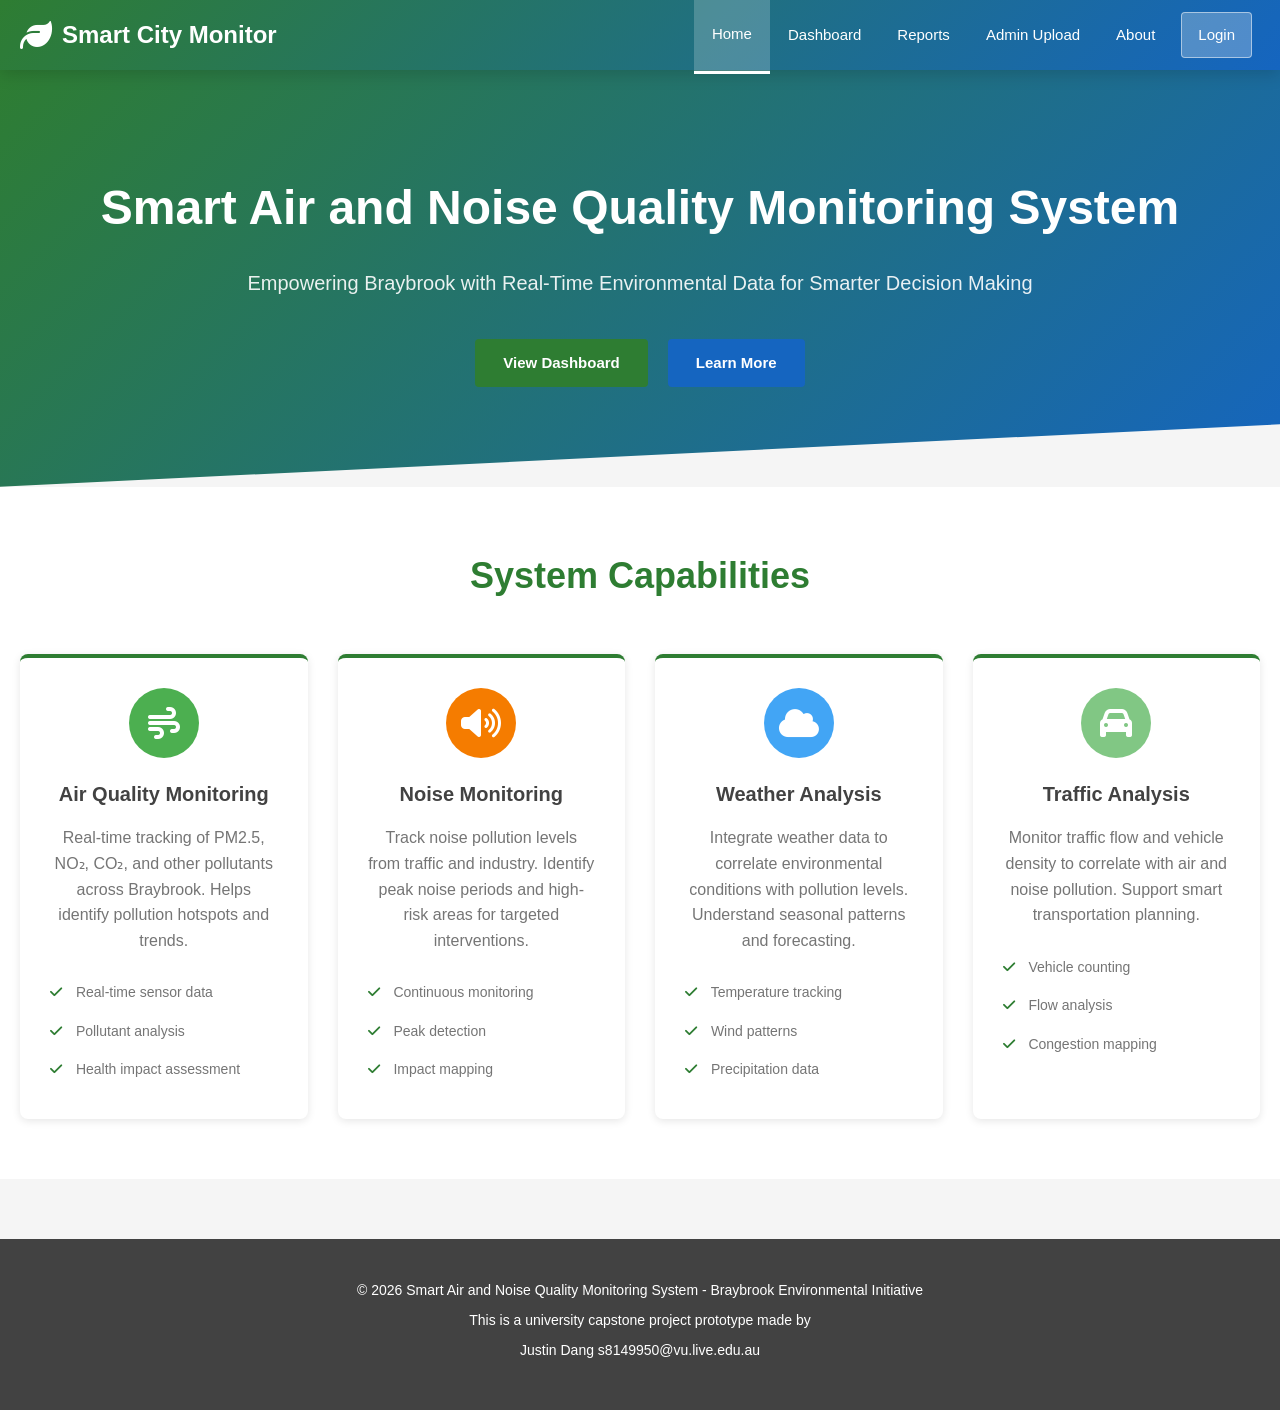
==== commit 60e694c3: "change notes" ====
--- a/index.html
+++ b/index.html
@@ -134,7 +134,7 @@
     <!-- Footer -->
     <footer class="footer">
         <div class="container">
-            <p>&copy; 2025 Smart Air and Noise Quality Monitoring System - Braybrook Environmental Initiative</p>
+            <p>&copy; 2026 Smart Air and Noise Quality Monitoring System - Braybrook Environmental Initiative</p>
             <p>This is a university capstone project prototype made by</p>
             <p>Justin Dang s8149950@vu.live.edu.au</p>
         </div>
